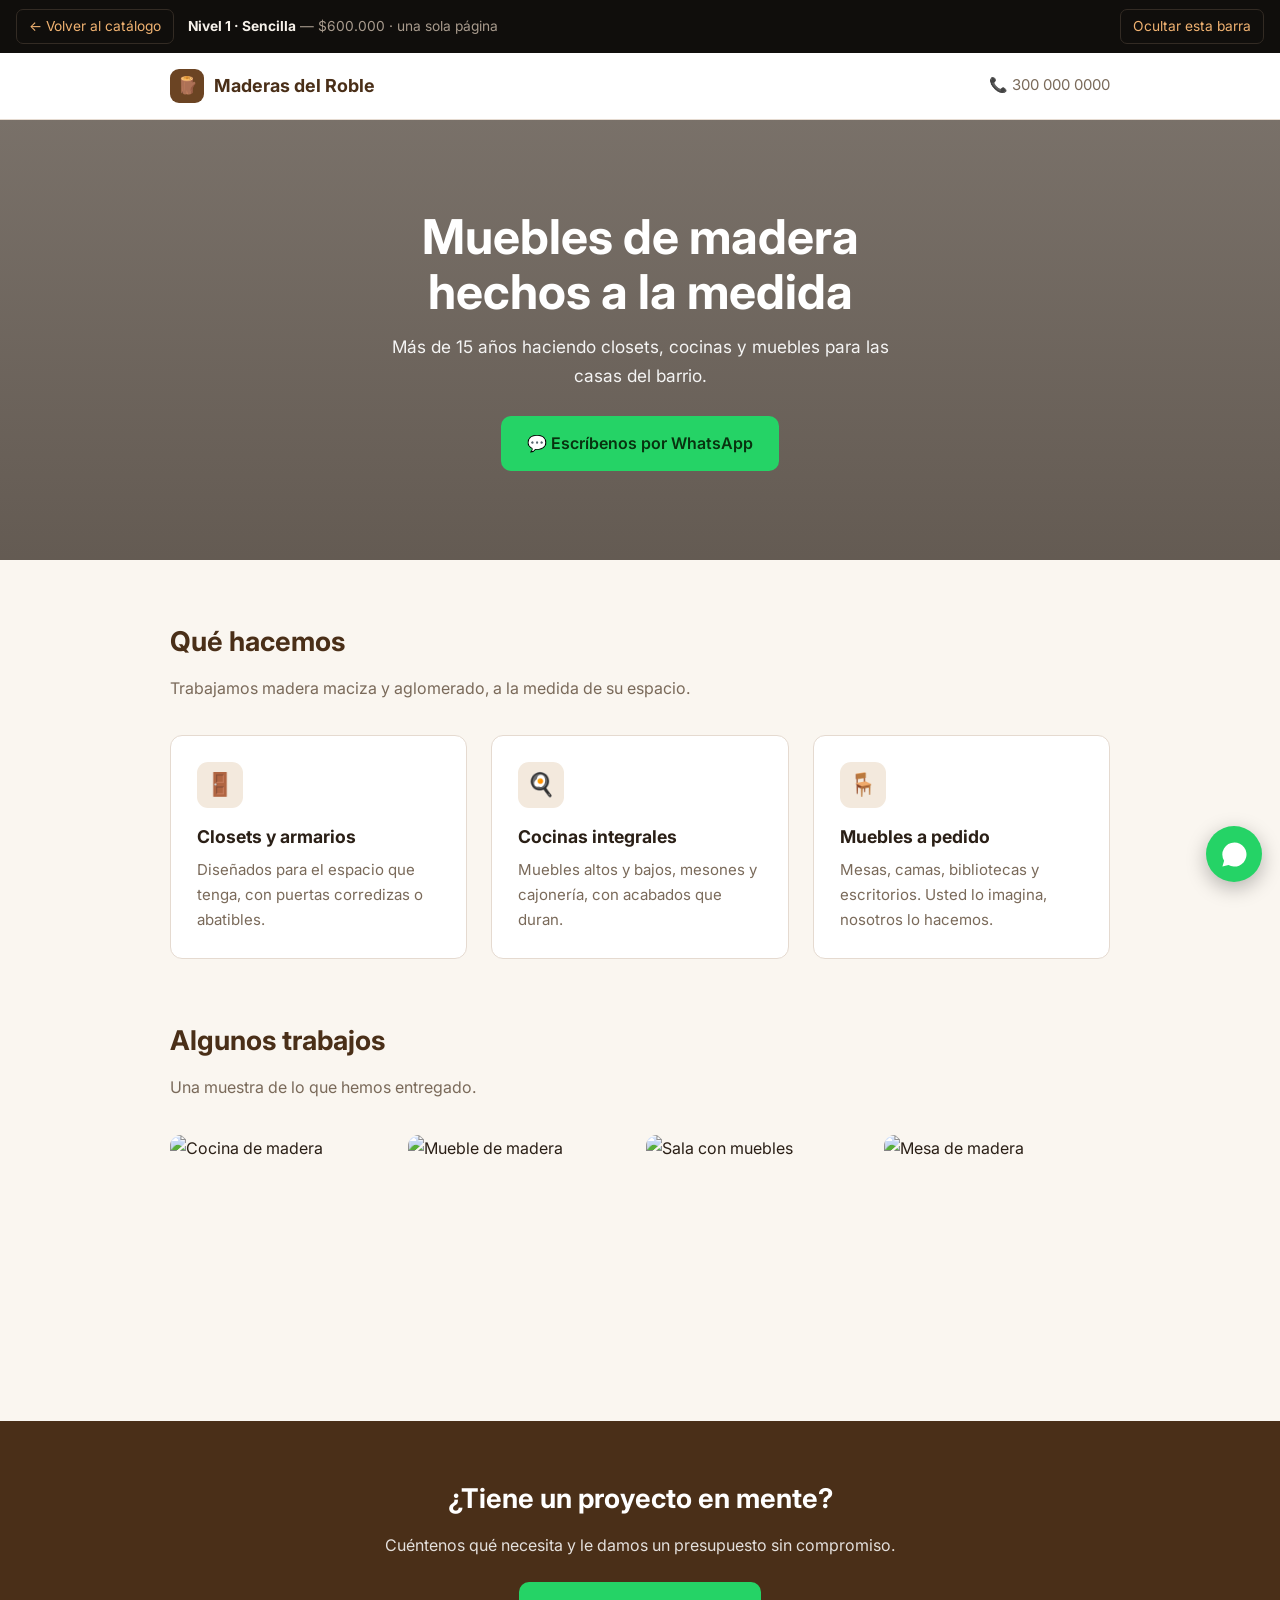
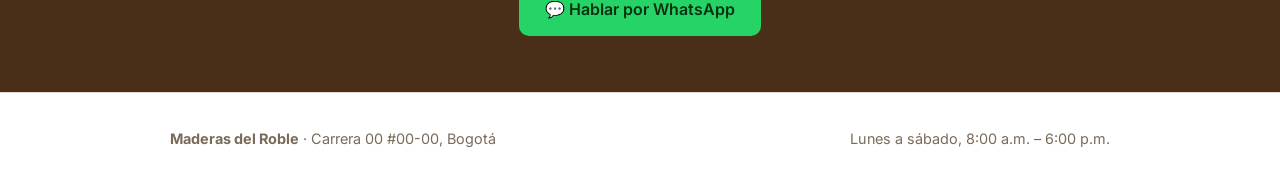
==== demos/carpinteria-basica.html @ b2d79d11 "Catálogo de ejemplos de páginas web para mostrar a clientes Cinco demos navegables (carpintería y pa" ====
<!DOCTYPE html>
<html lang="es">
<head>
<meta charset="UTF-8">
<meta name="viewport" content="width=device-width, initial-scale=1">
<title>Maderas del Roble — Carpintería (ejemplo nivel 1)</title>
<link rel="preconnect" href="https://fonts.googleapis.com">
<link rel="preconnect" href="https://fonts.gstatic.com" crossorigin>
<link href="https://fonts.googleapis.com/css2?family=Inter:wght@400;500;600;700&display=swap" rel="stylesheet">
<style>
:root{--brown:#6b4423;--brown-d:#4a2f18;--cream:#faf6f0;--ink:#2a1f16;--muted:#7a6a5a;--line:#e5dad0}
*{box-sizing:border-box;margin:0;padding:0}
body{font-family:"Inter",system-ui,sans-serif;color:var(--ink);background:var(--cream);line-height:1.65}
img{max-width:100%;display:block}
.wrap{max-width:980px;margin:0 auto;padding:0 20px}

/* barra de demostración */
.demobar{position:sticky;top:0;z-index:99;background:#100e0c;color:#f6f1ea;display:flex;
  align-items:center;gap:14px;padding:9px 16px;font-size:.86rem;flex-wrap:wrap}
.demobar a,.demobar button{color:#f0b271;background:none;border:1px solid #332b24;font:inherit;
  padding:5px 12px;border-radius:7px;cursor:pointer;text-decoration:none}
.demobar a:hover,.demobar button:hover{background:#241f1a}
.demobar .lvl{margin-right:auto;color:#a89b8d}
.demobar .lvl b{color:#f6f1ea}
body.nobar .demobar{display:none}

header.top{background:#fff;border-bottom:1px solid var(--line)}
header.top .wrap{display:flex;align-items:center;justify-content:space-between;padding-top:16px;padding-bottom:16px}
.logo{display:flex;align-items:center;gap:10px;font-weight:700;font-size:1.12rem;color:var(--brown-d)}
.logo span{width:34px;height:34px;border-radius:9px;background:var(--brown);color:#fff;
  display:grid;place-items:center;font-size:1.05rem}
header.top .tel{color:var(--muted);font-size:.93rem}

.hero{position:relative;min-height:440px;display:grid;place-items:center;text-align:center;color:#fff;
  background:linear-gradient(rgba(42,31,22,.62),rgba(42,31,22,.72)),
    url("https://images.unsplash.com/photo-1503602642458-232111445657?w=1500&q=80") center/cover}
.hero h1{font-size:clamp(1.9rem,5.5vw,3rem);line-height:1.15;font-weight:700;margin-bottom:14px}
.hero p{font-size:1.08rem;opacity:.93;max-width:520px;margin:0 auto 26px}
.cta{display:inline-flex;align-items:center;gap:9px;background:#25d366;color:#08320f;font-weight:600;
  padding:14px 26px;border-radius:10px;text-decoration:none;font-size:1rem}
.cta:hover{filter:brightness(1.08)}

section{padding:60px 0}
h2{font-size:1.7rem;font-weight:700;margin-bottom:10px;color:var(--brown-d)}
.sub{color:var(--muted);margin-bottom:34px}
.cols{display:grid;grid-template-columns:repeat(auto-fit,minmax(240px,1fr));gap:24px}
.item{background:#fff;border:1px solid var(--line);border-radius:12px;padding:26px}
.item .ic{width:46px;height:46px;border-radius:11px;background:#f3e9dd;color:var(--brown);
  display:grid;place-items:center;font-size:1.4rem;margin-bottom:14px}
.item h3{font-size:1.1rem;margin-bottom:7px}
.item p{color:var(--muted);font-size:.94rem}

.gal{display:grid;grid-template-columns:repeat(auto-fit,minmax(200px,1fr));gap:12px}
.gal img{aspect-ratio:1;object-fit:cover;border-radius:11px}

.band{background:var(--brown-d);color:#fff;text-align:center;padding:56px 20px}
.band h2{color:#fff}
.band p{opacity:.85;margin-bottom:24px}

footer{background:#fff;border-top:1px solid var(--line);padding:34px 0;color:var(--muted);font-size:.9rem}
footer .wrap{display:flex;justify-content:space-between;gap:16px;flex-wrap:wrap}

.float{position:fixed;right:18px;bottom:18px;width:56px;height:56px;border-radius:50%;background:#25d366;
  display:grid;place-items:center;box-shadow:0 6px 20px rgba(0,0,0,.28);z-index:50}
.float svg{width:29px;height:29px;fill:#fff}
</style>
</head>
<body>

<div class="demobar">
  <a href="../index.html">← Volver al catálogo</a>
  <span class="lvl"><b>Nivel 1 · Sencilla</b> — $600.000 · una sola página</span>
  <button onclick="document.body.classList.toggle('nobar')">Ocultar esta barra</button>
</div>

<header class="top">
  <div class="wrap">
    <div class="logo"><span>🪵</span> Maderas del Roble</div>
    <div class="tel">📞 300 000 0000</div>
  </div>
</header>

<div class="hero">
  <div class="wrap">
    <h1>Muebles de madera<br>hechos a la medida</h1>
    <p>Más de 15 años haciendo closets, cocinas y muebles para las casas del barrio.</p>
    <a class="cta" href="#contacto">💬 Escríbenos por WhatsApp</a>
  </div>
</div>

<section>
  <div class="wrap">
    <h2>Qué hacemos</h2>
    <p class="sub">Trabajamos madera maciza y aglomerado, a la medida de su espacio.</p>
    <div class="cols">
      <div class="item">
        <div class="ic">🚪</div>
        <h3>Closets y armarios</h3>
        <p>Diseñados para el espacio que tenga, con puertas corredizas o abatibles.</p>
      </div>
      <div class="item">
        <div class="ic">🍳</div>
        <h3>Cocinas integrales</h3>
        <p>Muebles altos y bajos, mesones y cajonería, con acabados que duran.</p>
      </div>
      <div class="item">
        <div class="ic">🪑</div>
        <h3>Muebles a pedido</h3>
        <p>Mesas, camas, bibliotecas y escritorios. Usted lo imagina, nosotros lo hacemos.</p>
      </div>
    </div>
  </div>
</section>

<section style="padding-top:0">
  <div class="wrap">
    <h2>Algunos trabajos</h2>
    <p class="sub">Una muestra de lo que hemos entregado.</p>
    <div class="gal">
      <img src="https://images.unsplash.com/photo-1600585154340-be6161a56a0c?w=600&q=80" alt="Cocina de madera" loading="lazy">
      <img src="https://images.unsplash.com/photo-1595428774223-ef52624120d2?w=600&q=80" alt="Mueble de madera" loading="lazy">
      <img src="https://images.unsplash.com/photo-1586023492125-27b2c045efd7?w=600&q=80" alt="Sala con muebles" loading="lazy">
      <img src="https://images.unsplash.com/photo-1524758631624-e2822e304c36?w=600&q=80" alt="Mesa de madera" loading="lazy">
    </div>
  </div>
</section>

<div class="band" id="contacto">
  <h2>¿Tiene un proyecto en mente?</h2>
  <p>Cuéntenos qué necesita y le damos un presupuesto sin compromiso.</p>
  <a class="cta" href="#contacto">💬 Hablar por WhatsApp</a>
</div>

<footer>
  <div class="wrap">
    <div><strong>Maderas del Roble</strong> · Carrera 00 #00-00, Bogotá</div>
    <div>Lunes a sábado, 8:00 a.m. – 6:00 p.m.</div>
  </div>
</footer>

<a class="float" href="#contacto" aria-label="WhatsApp">
  <svg viewBox="0 0 24 24"><path d="M17.5 14.4c-.3-.2-1.7-.9-2-1-.3-.1-.5-.2-.7.1s-.7 1-.9 1.2c-.2.2-.3.2-.6.1-.3-.2-1.3-.5-2.4-1.5-.9-.8-1.5-1.8-1.7-2.1-.2-.3 0-.5.1-.6l.5-.6c.1-.2.2-.3.3-.5 0-.2 0-.4 0-.5 0-.2-.7-1.6-.9-2.2-.2-.6-.5-.5-.7-.5h-.6c-.2 0-.5.1-.8.4-.3.3-1 1-1 2.5s1.1 2.9 1.2 3.1c.2.2 2.1 3.2 5.1 4.5.7.3 1.3.5 1.7.6.7.2 1.4.2 1.9.1.6-.1 1.7-.7 2-1.4.2-.7.2-1.2.2-1.4-.1-.1-.3-.2-.6-.3M12 2a10 10 0 0 0-8.6 15.1L2 22l5-1.3A10 10 0 1 0 12 2"/></svg>
</a>

</body>
</html>
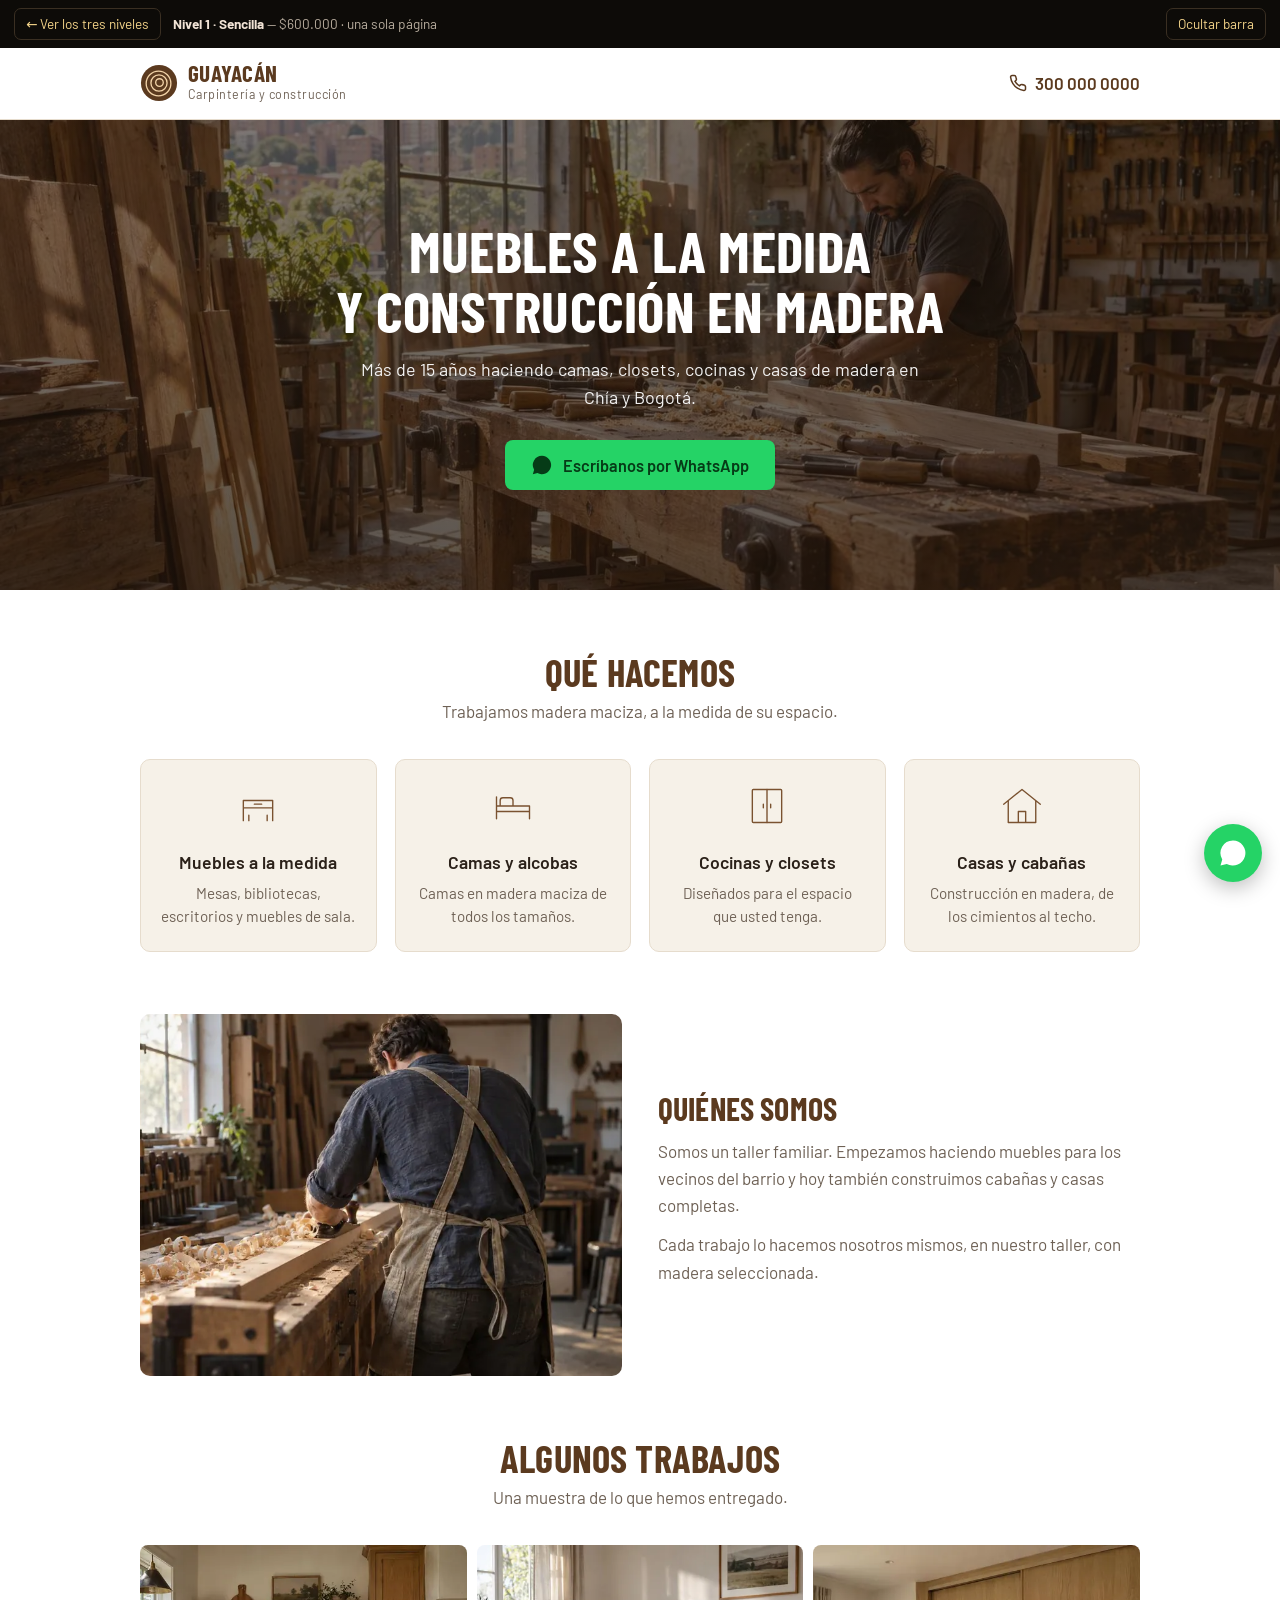
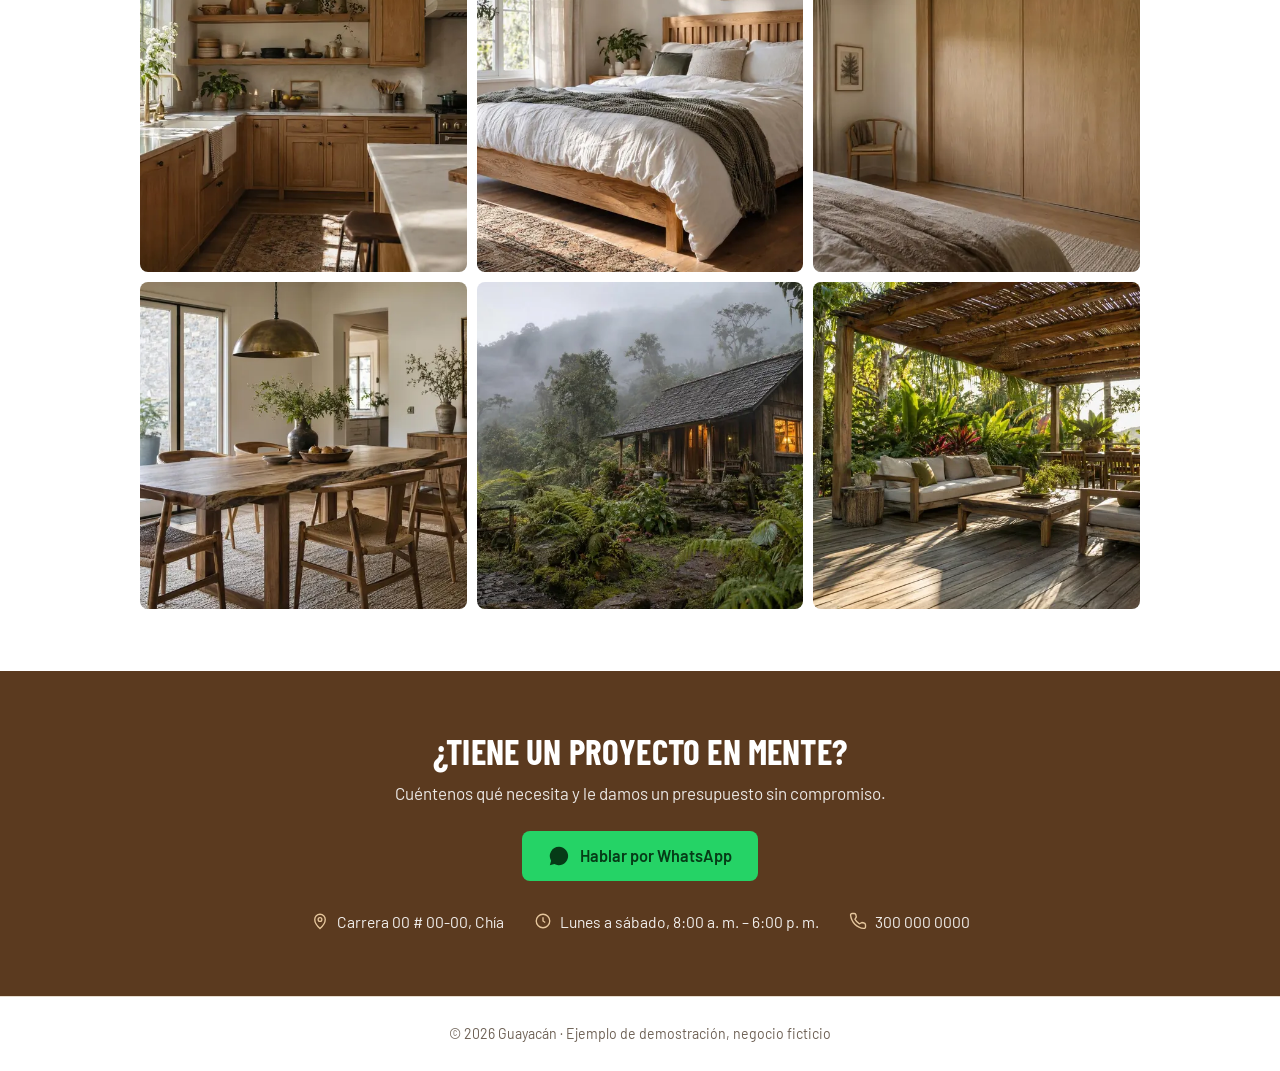
==== commit 0883e953: "Catálogo nuevo: tres pestañas, la página en vivo y tres niveles de Guayacán - El catálogo muestra ca" ====
--- a/demos/carpinteria-basica.html
+++ b/demos/carpinteria-basica.html
@@ -1,146 +1,6 @@
 <!DOCTYPE html>
-<html lang="es">
-<head>
-<meta charset="UTF-8">
-<meta name="viewport" content="width=device-width, initial-scale=1">
-<title>Maderas del Roble — Carpintería (ejemplo nivel 1)</title>
-<link rel="preconnect" href="https://fonts.googleapis.com">
-<link rel="preconnect" href="https://fonts.gstatic.com" crossorigin>
-<link href="https://fonts.googleapis.com/css2?family=Inter:wght@400;500;600;700&display=swap" rel="stylesheet">
-<style>
-:root{--brown:#6b4423;--brown-d:#4a2f18;--cream:#faf6f0;--ink:#2a1f16;--muted:#7a6a5a;--line:#e5dad0}
-*{box-sizing:border-box;margin:0;padding:0}
-body{font-family:"Inter",system-ui,sans-serif;color:var(--ink);background:var(--cream);line-height:1.65}
-img{max-width:100%;display:block}
-.wrap{max-width:980px;margin:0 auto;padding:0 20px}
-
-/* barra de demostración */
-.demobar{position:sticky;top:0;z-index:99;background:#100e0c;color:#f6f1ea;display:flex;
-  align-items:center;gap:14px;padding:9px 16px;font-size:.86rem;flex-wrap:wrap}
-.demobar a,.demobar button{color:#f0b271;background:none;border:1px solid #332b24;font:inherit;
-  padding:5px 12px;border-radius:7px;cursor:pointer;text-decoration:none}
-.demobar a:hover,.demobar button:hover{background:#241f1a}
-.demobar .lvl{margin-right:auto;color:#a89b8d}
-.demobar .lvl b{color:#f6f1ea}
-body.nobar .demobar{display:none}
-
-header.top{background:#fff;border-bottom:1px solid var(--line)}
-header.top .wrap{display:flex;align-items:center;justify-content:space-between;padding-top:16px;padding-bottom:16px}
-.logo{display:flex;align-items:center;gap:10px;font-weight:700;font-size:1.12rem;color:var(--brown-d)}
-.logo span{width:34px;height:34px;border-radius:9px;background:var(--brown);color:#fff;
-  display:grid;place-items:center;font-size:1.05rem}
-header.top .tel{color:var(--muted);font-size:.93rem}
-
-.hero{position:relative;min-height:440px;display:grid;place-items:center;text-align:center;color:#fff;
-  background:linear-gradient(rgba(42,31,22,.62),rgba(42,31,22,.72)),
-    url("https://images.unsplash.com/photo-1503602642458-232111445657?w=1500&q=80") center/cover}
-.hero h1{font-size:clamp(1.9rem,5.5vw,3rem);line-height:1.15;font-weight:700;margin-bottom:14px}
-.hero p{font-size:1.08rem;opacity:.93;max-width:520px;margin:0 auto 26px}
-.cta{display:inline-flex;align-items:center;gap:9px;background:#25d366;color:#08320f;font-weight:600;
-  padding:14px 26px;border-radius:10px;text-decoration:none;font-size:1rem}
-.cta:hover{filter:brightness(1.08)}
-
-section{padding:60px 0}
-h2{font-size:1.7rem;font-weight:700;margin-bottom:10px;color:var(--brown-d)}
-.sub{color:var(--muted);margin-bottom:34px}
-.cols{display:grid;grid-template-columns:repeat(auto-fit,minmax(240px,1fr));gap:24px}
-.item{background:#fff;border:1px solid var(--line);border-radius:12px;padding:26px}
-.item .ic{width:46px;height:46px;border-radius:11px;background:#f3e9dd;color:var(--brown);
-  display:grid;place-items:center;font-size:1.4rem;margin-bottom:14px}
-.item h3{font-size:1.1rem;margin-bottom:7px}
-.item p{color:var(--muted);font-size:.94rem}
-
-.gal{display:grid;grid-template-columns:repeat(auto-fit,minmax(200px,1fr));gap:12px}
-.gal img{aspect-ratio:1;object-fit:cover;border-radius:11px}
-
-.band{background:var(--brown-d);color:#fff;text-align:center;padding:56px 20px}
-.band h2{color:#fff}
-.band p{opacity:.85;margin-bottom:24px}
-
-footer{background:#fff;border-top:1px solid var(--line);padding:34px 0;color:var(--muted);font-size:.9rem}
-footer .wrap{display:flex;justify-content:space-between;gap:16px;flex-wrap:wrap}
-
-.float{position:fixed;right:18px;bottom:18px;width:56px;height:56px;border-radius:50%;background:#25d366;
-  display:grid;place-items:center;box-shadow:0 6px 20px rgba(0,0,0,.28);z-index:50}
-.float svg{width:29px;height:29px;fill:#fff}
-</style>
-</head>
-<body>
-
-<div class="demobar">
-  <a href="../index.html">← Volver al catálogo</a>
-  <span class="lvl"><b>Nivel 1 · Sencilla</b> — $600.000 · una sola página</span>
-  <button onclick="document.body.classList.toggle('nobar')">Ocultar esta barra</button>
-</div>
-
-<header class="top">
-  <div class="wrap">
-    <div class="logo"><span>🪵</span> Maderas del Roble</div>
-    <div class="tel">📞 300 000 0000</div>
-  </div>
-</header>
-
-<div class="hero">
-  <div class="wrap">
-    <h1>Muebles de madera<br>hechos a la medida</h1>
-    <p>Más de 15 años haciendo closets, cocinas y muebles para las casas del barrio.</p>
-    <a class="cta" href="#contacto">💬 Escríbenos por WhatsApp</a>
-  </div>
-</div>
-
-<section>
-  <div class="wrap">
-    <h2>Qué hacemos</h2>
-    <p class="sub">Trabajamos madera maciza y aglomerado, a la medida de su espacio.</p>
-    <div class="cols">
-      <div class="item">
-        <div class="ic">🚪</div>
-        <h3>Closets y armarios</h3>
-        <p>Diseñados para el espacio que tenga, con puertas corredizas o abatibles.</p>
-      </div>
-      <div class="item">
-        <div class="ic">🍳</div>
-        <h3>Cocinas integrales</h3>
-        <p>Muebles altos y bajos, mesones y cajonería, con acabados que duran.</p>
-      </div>
-      <div class="item">
-        <div class="ic">🪑</div>
-        <h3>Muebles a pedido</h3>
-        <p>Mesas, camas, bibliotecas y escritorios. Usted lo imagina, nosotros lo hacemos.</p>
-      </div>
-    </div>
-  </div>
-</section>
-
-<section style="padding-top:0">
-  <div class="wrap">
-    <h2>Algunos trabajos</h2>
-    <p class="sub">Una muestra de lo que hemos entregado.</p>
-    <div class="gal">
-      <img src="https://images.unsplash.com/photo-1600585154340-be6161a56a0c?w=600&q=80" alt="Cocina de madera" loading="lazy">
-      <img src="https://images.unsplash.com/photo-1595428774223-ef52624120d2?w=600&q=80" alt="Mueble de madera" loading="lazy">
-      <img src="https://images.unsplash.com/photo-1586023492125-27b2c045efd7?w=600&q=80" alt="Sala con muebles" loading="lazy">
-      <img src="https://images.unsplash.com/photo-1524758631624-e2822e304c36?w=600&q=80" alt="Mesa de madera" loading="lazy">
-    </div>
-  </div>
-</section>
-
-<div class="band" id="contacto">
-  <h2>¿Tiene un proyecto en mente?</h2>
-  <p>Cuéntenos qué necesita y le damos un presupuesto sin compromiso.</p>
-  <a class="cta" href="#contacto">💬 Hablar por WhatsApp</a>
-</div>
-
-<footer>
-  <div class="wrap">
-    <div><strong>Maderas del Roble</strong> · Carrera 00 #00-00, Bogotá</div>
-    <div>Lunes a sábado, 8:00 a.m. – 6:00 p.m.</div>
-  </div>
-</footer>
-
-<a class="float" href="#contacto" aria-label="WhatsApp">
-  <svg viewBox="0 0 24 24"><path d="M17.5 14.4c-.3-.2-1.7-.9-2-1-.3-.1-.5-.2-.7.1s-.7 1-.9 1.2c-.2.2-.3.2-.6.1-.3-.2-1.3-.5-2.4-1.5-.9-.8-1.5-1.8-1.7-2.1-.2-.3 0-.5.1-.6l.5-.6c.1-.2.2-.3.3-.5 0-.2 0-.4 0-.5 0-.2-.7-1.6-.9-2.2-.2-.6-.5-.5-.7-.5h-.6c-.2 0-.5.1-.8.4-.3.3-1 1-1 2.5s1.1 2.9 1.2 3.1c.2.2 2.1 3.2 5.1 4.5.7.3 1.3.5 1.7.6.7.2 1.4.2 1.9.1.6-.1 1.7-.7 2-1.4.2-.7.2-1.2.2-1.4-.1-.1-.3-.2-.6-.3M12 2a10 10 0 0 0-8.6 15.1L2 22l5-1.3A10 10 0 1 0 12 2"/></svg>
-</a>
-
-</body>
-</html>
+<html lang="es"><head><meta charset="UTF-8"><title>Este ejemplo se mudó</title>
+<meta http-equiv="refresh" content="0; url=nivel-1-sencilla.html">
+<link rel="canonical" href="nivel-1-sencilla.html">
+<script>location.replace("nivel-1-sencilla.html"+location.hash)</script></head>
+<body><p>Este ejemplo se mudó: <a href="nivel-1-sencilla.html">ver la versión nueva</a>.</p></body></html>
